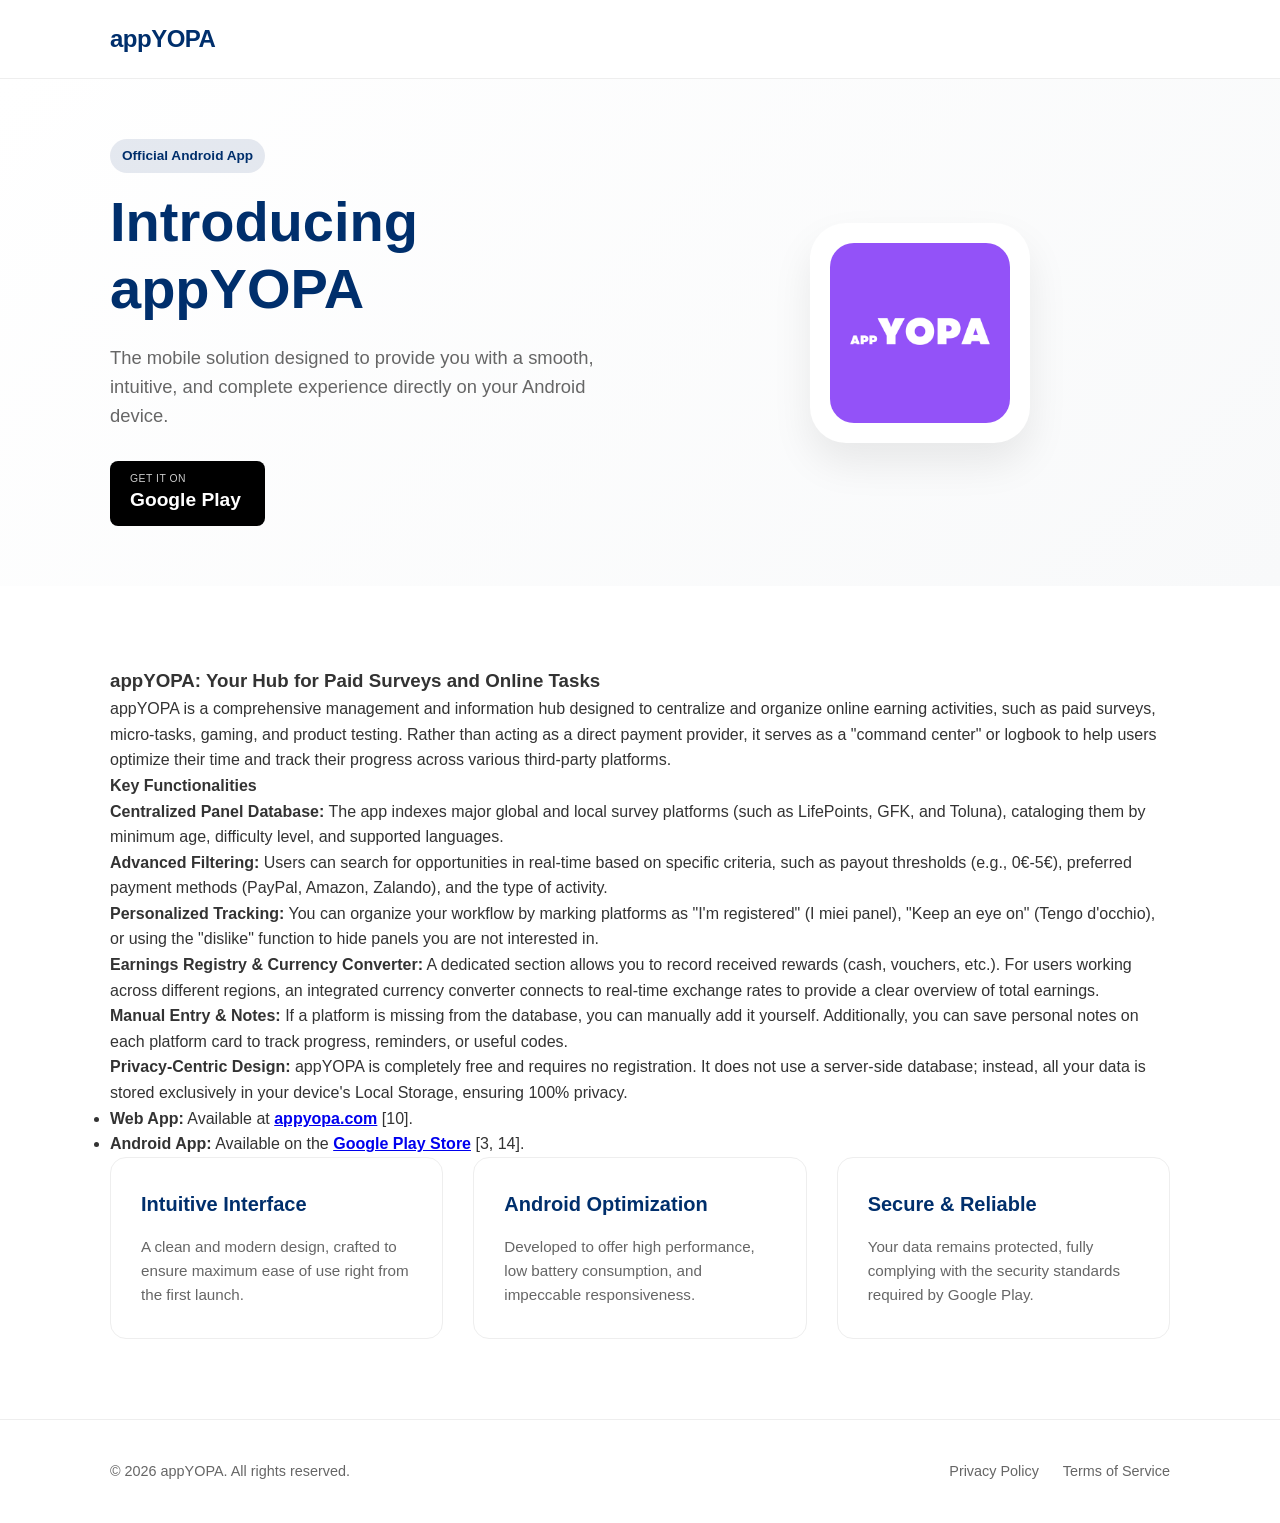
==== index.html @ db340d37 "Add article section for appYOPA description" ====
<!DOCTYPE html>
<html lang="en">
<head>
    <meta charset="UTF-8">
    <meta name="viewport" content="width=device-width, initial-scale=1.0">
    <title>appYOPA - Android Application on Google Play</title>
    <meta name="description" content="Discover appYOPA, the official Android application designed to manage your activities easily and quickly. Download it now on the Google Play Store.">
    
    <!-- Link to the CSS stylesheet we will create -->
    <link rel="stylesheet" href="style.css">
    
    <!-- Favicon (Optional, you can upload it in the same folder) -->
    <link rel="icon" type="image/png" href="icon.png">
</head>
<body>

    <!-- Minimal Header / Navigation -->
    <header class="main-header">
        <div class="container">
            <div class="logo">
                <strong>appYOPA</strong>
            </div>
        </div>
    </header>

    <!-- Main Section (Hero Section) -->
    <section class="hero-section">
        <div class="container hero-grid">
            
            <!-- Presentation Text -->
            <div class="hero-content">
                <span class="badge">Official Android App</span>
                <h1>Introducing appYOPA</h1>
                <p class="lead">The mobile solution designed to provide you with a smooth, intuitive, and complete experience directly on your Android device.</p>
                
                <!-- Store-style Download Button -->
                <div class="cta-actions">
                    <a href="https://play.google.com/store/apps/details?id=com.lastwebagency.appyopa" class="btn-google-play" target="_blank" rel="noopener">
                        <span class="btn-subtitle">GET IT ON</span>
                        <span class="btn-title">Google Play</span>
                    </a>
                </div>
            </div>
            
            <!-- App Mockup / Image -->
            <div class="hero-image">
                <div class="app-icon-wrapper">
                    <!-- Replace "icon.png" with the actual path of your app icon -->
                    <img src="icon.png" alt="Official appYOPA Icon" class="app-icon">
                </div>
            </div>

        </div>
    </section>

    <!-- Features Section -->
    <section class="features-section">
        <div class="container">
    <article>        
   <h1>appYOPA: Your Hub for Paid Surveys and Online Tasks</h1>
  <p>appYOPA is a comprehensive management and information hub designed to centralize and organize online earning activities, such as paid surveys, micro-tasks, gaming, and product testing. Rather than acting as a direct payment provider, it serves as a "command center" or logbook to help users optimize their time and track their progress across various third-party platforms.</p>

<p><strong>Key Functionalities</strong></p>

<p><strong>Centralized Panel Database:</strong> The app indexes major global and local survey platforms (such as LifePoints, GFK, and Toluna), cataloging them by minimum age, difficulty level, and supported languages.</p>

<p><strong>Advanced Filtering:</strong> Users can search for opportunities in real-time based on specific criteria, such as payout thresholds (e.g., 0€-5€), preferred payment methods (PayPal, Amazon, Zalando), and the type of activity.</p>

<p><strong>Personalized Tracking:</strong> You can organize your workflow by marking platforms as "I'm registered" (I miei panel), "Keep an eye on" (Tengo d'occhio), or using the "dislike" function to hide panels you are not interested in.</p>

<p><strong>Earnings Registry &amp; Currency Converter:</strong> A dedicated section allows you to record received rewards (cash, vouchers, etc.). For users working across different regions, an integrated currency converter connects to real-time exchange rates to provide a clear overview of total earnings.</p>

<p><strong>Manual Entry &amp; Notes:</strong> If a platform is missing from the database, you can manually add it yourself. Additionally, you can save personal notes on each platform card to track progress, reminders, or useful codes.</p>

<p><strong>Privacy-Centric Design:</strong> appYOPA is completely free and requires no registration. It does not use a server-side database; instead, all your data is stored exclusively in your device's Local Storage, ensuring 100% privacy.</p>

<ul>
        <li><strong>Web App:</strong> Available at <a href="https://appyopa.com" target="_blank" rel="noopener"><strong>appyopa.com</strong></a> [10].</li>
        <li><strong>Android App:</strong> Available on the <a href="https://play.google.com/store/apps/details?id=com.lastwebagency.appyopa" target="_blank" rel="noopener"><strong>Google Play Store</strong></a> [3, 14].</li>
</ul>
</article>
            
            <div class="features-grid">
                
                <!-- Feature 1 -->
                <div class="feature-card">
                    <h3>Intuitive Interface</h3>
                    <p>A clean and modern design, crafted to ensure maximum ease of use right from the first launch.</p>
                </div>
                
                <!-- Feature 2 -->
                <div class="feature-card">
                    <h3>Android Optimization</h3>
                    <p>Developed to offer high performance, low battery consumption, and impeccable responsiveness.</p>
                </div>
                
                <!-- Feature 3 -->
                <div class="feature-card">
                    <h3>Secure & Reliable</h3>
                    <p>Your data remains protected, fully complying with the security standards required by Google Play.</p>
                </div>

            </div>
        </div>
    </section>

    <!-- Footer -->
    <footer class="main-footer">
        <div class="container footer-content">
            <p>&copy; 2026 appYOPA. All rights reserved.</p>
            <div class="footer-links">
                <!-- Required legal links for Google Play distribution -->
                <a href="privacy.html">Privacy Policy</a>
                <a href="terms.html">Terms of Service</a>
            </div>
        </div>
    </footer>

</body>
</html>
---- style.css ----
/* ==========================================================================
   1. RESET & VARIABLES
   ========================================================================== */
:root {
    --primary-color: #002f6c; /* Deep, professional blue */
    --accent-color: #00e676;  /* Vivid Android green */
    --text-color: #333333;
    --text-light: #666666;
    --bg-light: #f8f9fa;
    --white: #ffffff;
    --font-stack: -apple-system, BlinkMacSystemFont, "Segoe UI", Roboto, Helvetica, Arial, sans-serif;
    --max-width: 1100px;
}

* {
    box-sizing: border-box;
    margin: 0;
    padding: 0;
}

body {
    font-family: var(--font-stack);
    color: var(--text-color);
    background-color: var(--white);
    line-height: 1.6;
    -webkit-font-smoothing: antialiased;
}

img {
    max-width: 100%;
    height: auto;
}

.container {
    width: 100%;
    max-width: var(--max-width);
    margin: 0 auto;
    padding: 0 20px;
}

/* ==========================================================================
   2. HEADER
   ========================================================================== */
.main-header {
    padding: 20px 0;
    border-bottom: 1px solid #eeeeee;
}

.logo {
    font-size: 1.5rem;
    color: var(--primary-color);
    letter-spacing: -0.5px;
}

/* ==========================================================================
   3. HERO SECTION
   ========================================================================== */
.hero-section {
    padding: 60px 0;
    background: linear-gradient(135deg, #ffffff 0%, var(--bg-light) 100%);
}

.hero-grid {
    display: flex;
    flex-direction: column-reverse;
    gap: 40px;
    align-items: center;
}

@media (min-width: 768px) {
    .hero-grid {
        display: grid;
        grid-template-columns: 1fr 1fr;
        gap: 60px;
    }
}

.badge {
    display: inline-block;
    background-color: rgba(0, 47, 108, 0.1);
    color: var(--primary-color);
    padding: 6px 12px;
    border-radius: 20px;
    font-size: 0.85rem;
    font-weight: 600;
    margin-bottom: 15px;
}

.hero-content h1 {
    font-size: 2.5rem;
    line-height: 1.2;
    color: var(--primary-color);
    margin-bottom: 20px;
}

@media (min-width: 768px) {
    .hero-content h1 {
        font-size: 3.5rem;
    }
}

.lead {
    font-size: 1.15rem;
    color: var(--text-light);
    margin-bottom: 30px;
}

/* Google Play Button Button */
.btn-google-play {
    display: inline-flex;
    flex-direction: column;
    background-color: #000000;
    color: var(--white);
    text-decoration: none;
    padding: 10px 24px 10px 20px;
    border-radius: 8px;
    transition: background-color 0.2s ease;
}

.btn-google-play:hover {
    background-color: #222222;
}

.btn-subtitle {
    font-size: 0.65rem;
    font-weight: 500;
    letter-spacing: 0.5px;
    opacity: 0.8;
}

.btn-title {
    font-size: 1.2rem;
    font-weight: 600;
    margin-top: -2px;
}

/* App Icon / Mockup Container */
.hero-image {
    display: flex;
    justify-content: center;
    align-items: center;
}

.app-icon-wrapper {
    background-color: var(--white);
    padding: 20px;
    border-radius: 36px;
    box-shadow: 0 20px 40px rgba(0, 0, 0, 0.08);
    display: inline-flex;
}

.app-icon {
    width: 140px;
    height: 140px;
    border-radius: 24px;
}

@media (min-width: 768px) {
    .app-icon {
        width: 180px;
        height: 180px;
    }
}

/* ==========================================================================
   4. FEATURES SECTION
   ========================================================================== */
.features-section {
    padding: 80px 0;
   
}

.features-section h2 {
    font-size: 2rem;
    color: var(--primary-color);
    margin-bottom: 10px;
}

.section-subtitle {
    color: var(--text-light);
    margin-bottom: 50px;
    font-size: 1.05rem;
}

.features-grid {
    display: grid;
    grid-template-columns: 1fr;
    gap: 30px;
    text-align: left;
}

@media (min-width: 768px) {
    .features-grid {
        grid-template-columns: repeat(3, 1fr);
    }
}

.feature-card {
    background-color: var(--white);
    padding: 30px;
    border-radius: 16px;
    border: 1px solid #eeeeee;
    transition: transform 0.3s ease, box-shadow 0.3s ease;
}

.feature-card:hover {
    transform: translateY(-5px);
    box-shadow: 0 10px 30px rgba(0, 0, 0, 0.05);
}

.feature-card h3 {
    font-size: 1.25rem;
    color: var(--primary-color);
    margin-bottom: 15px;
}

.feature-card p {
    color: var(--text-light);
    font-size: 0.95rem;
}

/* ==========================================================================
   5. FOOTER
   ========================================================================== */
.main-footer {
    padding: 40px 0;
    border-top: 1px solid #eeeeee;
    font-size: 0.9rem;
    color: var(--text-light);
}

.footer-content {
    display: flex;
    flex-direction: column;
    gap: 20px;
    align-items: center;
}

@media (min-width: 768px) {
    .footer-content {
        flex-direction: row;
        justify-content: space-between;
    }
}

.footer-links a {
    color: var(--text-light);
    text-decoration: none;
    margin-left: 20px;
    transition: color 0.2s ease;
}

.footer-links a:hover {
    color: var(--primary-color);
}

@media (max-width: 767px) {
    .footer-links a {
        margin: 0 10px;
    }
}

article {
   margin-bottom: 100 px
}
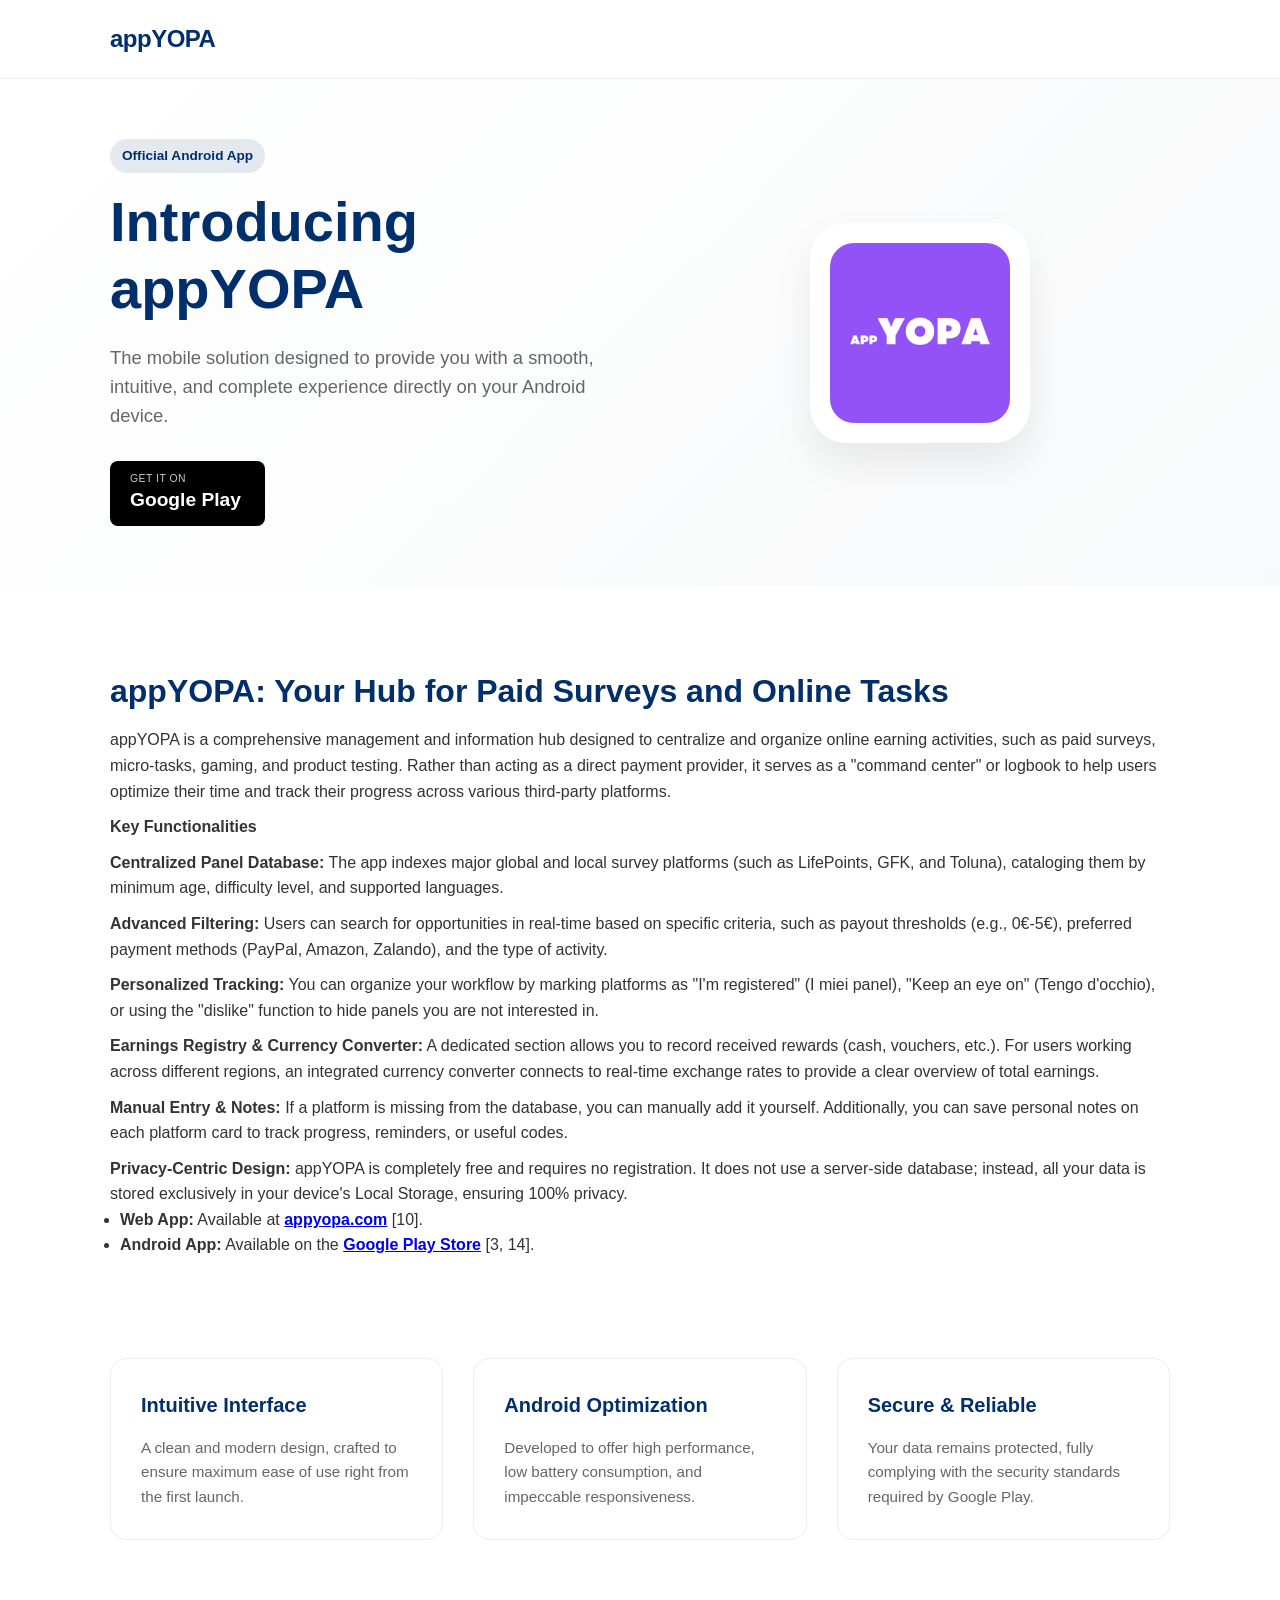
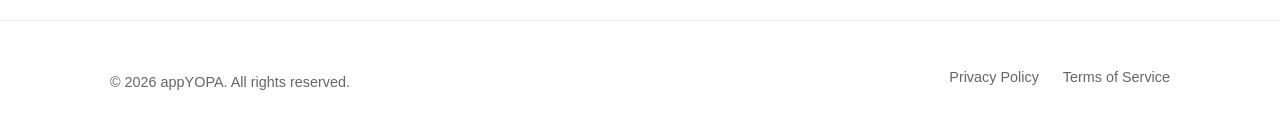
==== commit 71879d06: "Change heading from h1 to h2 in index.html" ====
--- a/index.html
+++ b/index.html
@@ -57,7 +57,7 @@
     <section class="features-section">
         <div class="container">
     <article>        
-   <h1>appYOPA: Your Hub for Paid Surveys and Online Tasks</h1>
+   <h2>appYOPA: Your Hub for Paid Surveys and Online Tasks</h2>
   <p>appYOPA is a comprehensive management and information hub designed to centralize and organize online earning activities, such as paid surveys, micro-tasks, gaming, and product testing. Rather than acting as a direct payment provider, it serves as a "command center" or logbook to help users optimize their time and track their progress across various third-party platforms.</p>
 
 <p><strong>Key Functionalities</strong></p>
--- a/style.css
+++ b/style.css
@@ -176,6 +176,13 @@
     margin-bottom: 10px;
 }
 
+h2 {
+    font-size: 2rem;
+    color: var(--primary-color);
+    margin-bottom: 10px;
+}
+
+
 .section-subtitle {
     color: var(--text-light);
     margin-bottom: 50px;
@@ -261,5 +268,17 @@
 }
 
 article {
-   margin-bottom: 100 px
-}
+   margin-bottom: 100px;
+   
+}
+
+ul {
+   
+   margin-left: 10px;
+   margin-bottom:50px;
+}
+
+p {
+   margin-top: 10px;
+   
+}
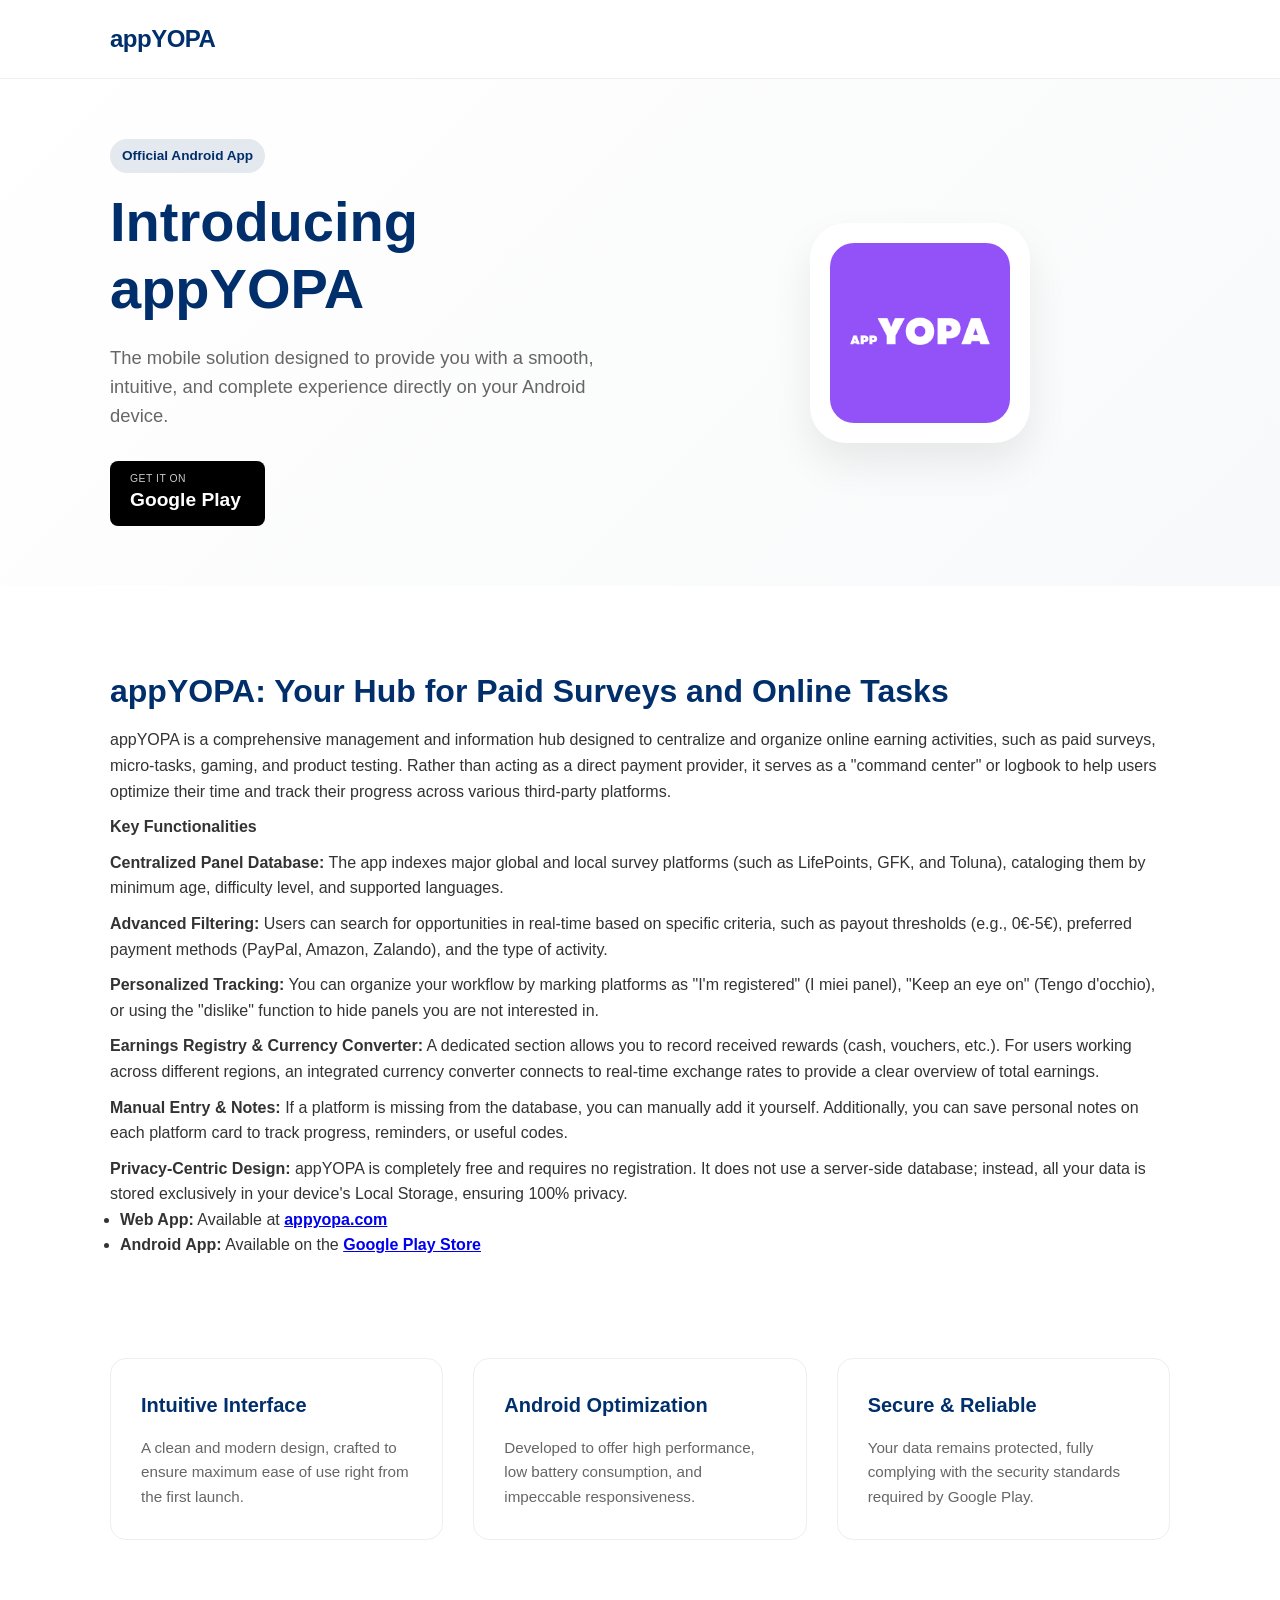
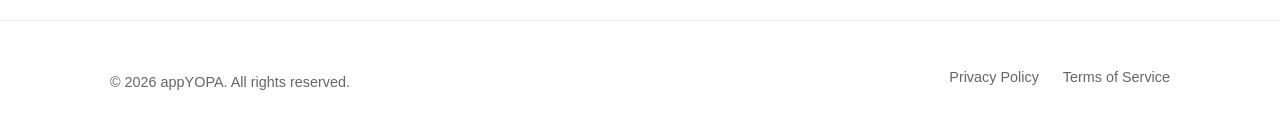
==== commit 7ff6ba3a: "Update index.html" ====
--- a/index.html
+++ b/index.html
@@ -75,8 +75,8 @@
 <p><strong>Privacy-Centric Design:</strong> appYOPA is completely free and requires no registration. It does not use a server-side database; instead, all your data is stored exclusively in your device's Local Storage, ensuring 100% privacy.</p>
 
 <ul>
-        <li><strong>Web App:</strong> Available at <a href="https://appyopa.com" target="_blank" rel="noopener"><strong>appyopa.com</strong></a> [10].</li>
-        <li><strong>Android App:</strong> Available on the <a href="https://play.google.com/store/apps/details?id=com.lastwebagency.appyopa" target="_blank" rel="noopener"><strong>Google Play Store</strong></a> [3, 14].</li>
+        <li><strong>Web App:</strong> Available at <a href="https://appyopa.com" target="_blank" rel="noopener"><strong>appyopa.com</strong></a></li>
+        <li><strong>Android App:</strong> Available on the <a href="https://play.google.com/store/apps/details?id=com.lastwebagency.appyopa" target="_blank" rel="noopener"><strong>Google Play Store</strong></a></li>
 </ul>
 </article>
             
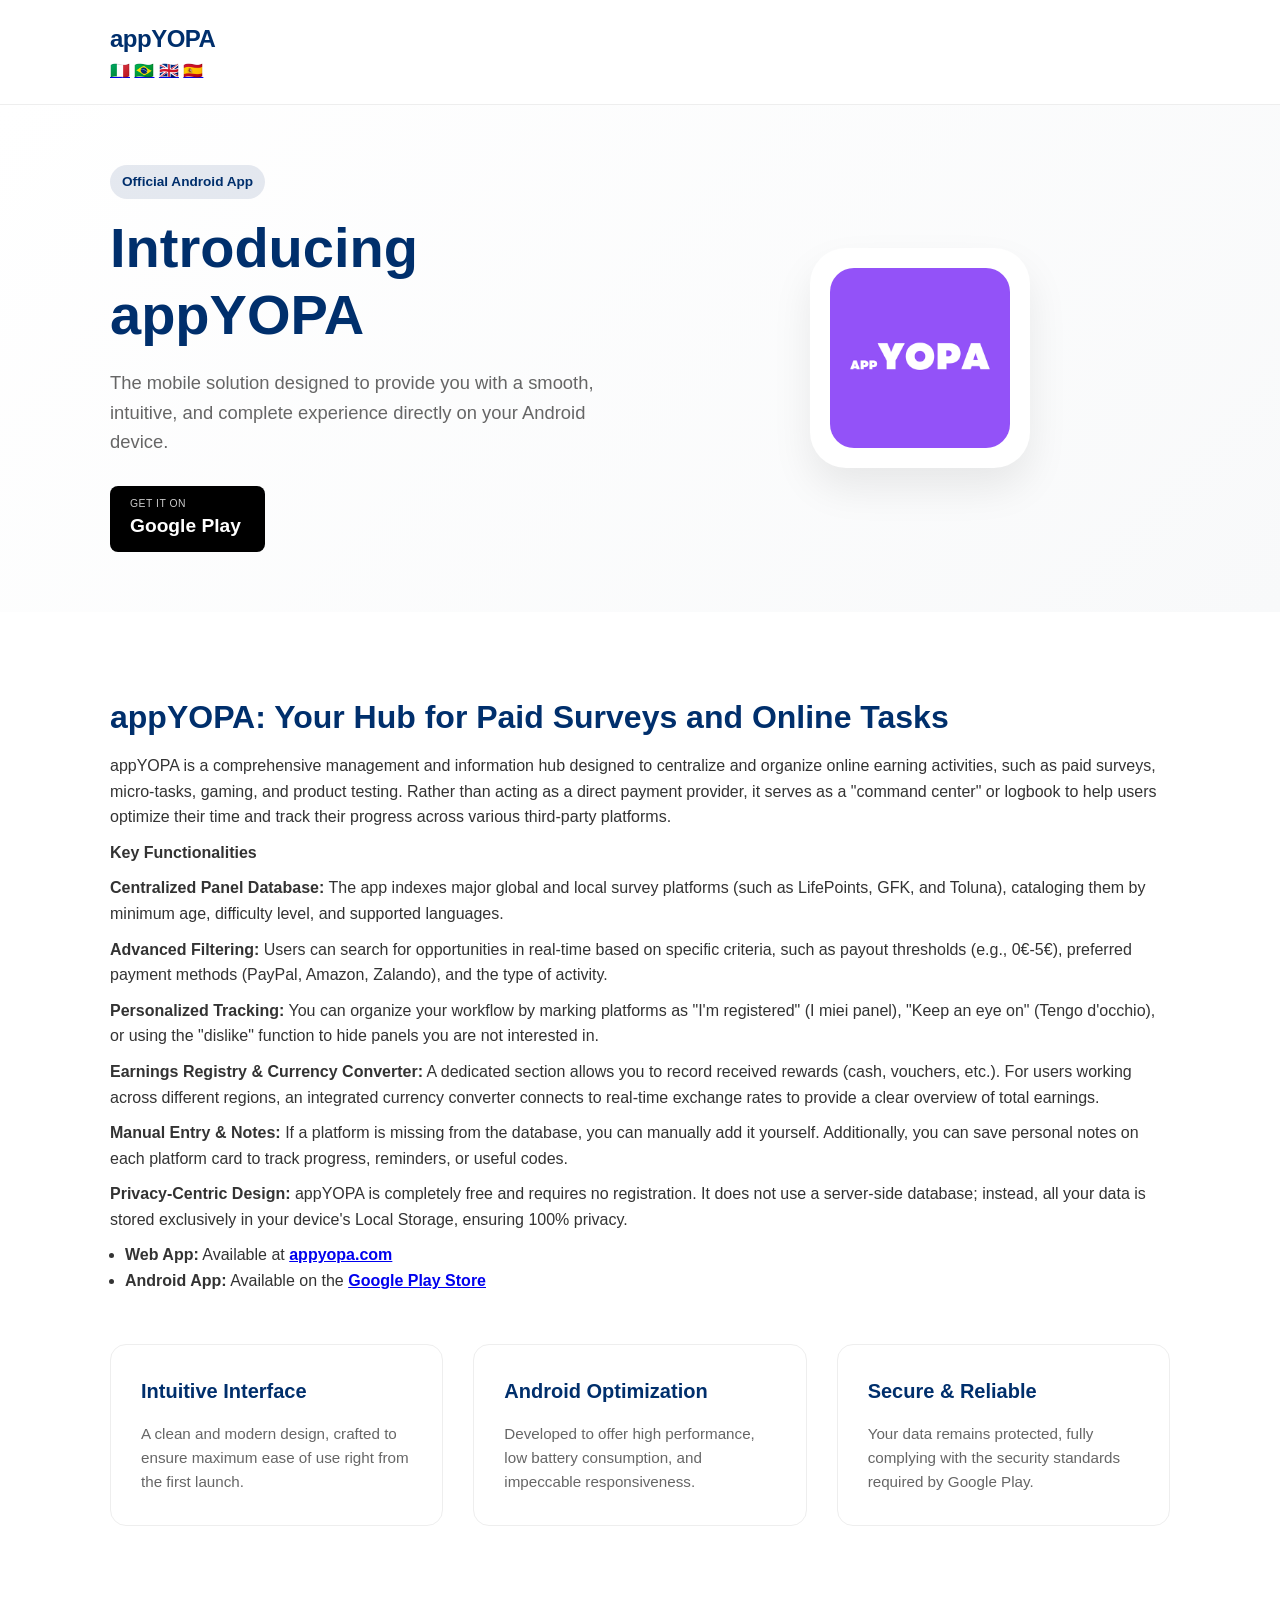
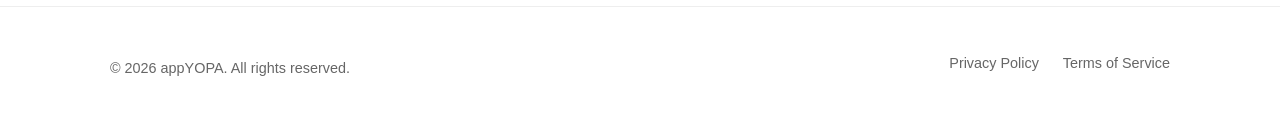
==== commit 5f4826d4: "Update title and description in index.html" ====
--- a/index.html
+++ b/index.html
@@ -3,37 +3,35 @@
 <head>
     <meta charset="UTF-8">
     <meta name="viewport" content="width=device-width, initial-scale=1.0">
-    <title>appYOPA - Android Application on Google Play</title>
-    <meta name="description" content="Discover appYOPA, the official Android application designed to manage your activities easily and quickly. Download it now on the Google Play Store.">
+    <title>appYOPA - Earn Money Online with Paid Surveys and Work from Home Tasks</title>
+    <meta name="description" content="Discover appYOPA, the ultimate Android app to track your online earnings. Manage paid surveys, micro-tasks, and small side hustles from home with 100% privacy.">
     
-    <!-- Link to the CSS stylesheet we will create -->
     <link rel="stylesheet" href="style.css">
-    
-    <!-- Favicon (Optional, you can upload it in the same folder) -->
     <link rel="icon" type="image/png" href="icon.png">
 </head>
 <body>
 
-    <!-- Minimal Header / Navigation -->
     <header class="main-header">
-        <div class="container">
+        <div class="container header-flex">
             <div class="logo">
                 <strong>appYOPA</strong>
             </div>
+            <nav class="language-switcher">
+                <a href="index.html" class="lang-link" title="Italiano">🇮🇹</a>
+                <a href="index-br.html" class="lang-link" title="Português (Brasil)">🇧🇷</a>
+                <a href="index-en.html" class="lang-link active" title="English">🇬🇧</a>
+                <a href="index-es.html" class="lang-link" title="Español">🇪🇸</a>
+            </nav>
         </div>
     </header>
 
-    <!-- Main Section (Hero Section) -->
     <section class="hero-section">
         <div class="container hero-grid">
-            
-            <!-- Presentation Text -->
             <div class="hero-content">
                 <span class="badge">Official Android App</span>
                 <h1>Introducing appYOPA</h1>
                 <p class="lead">The mobile solution designed to provide you with a smooth, intuitive, and complete experience directly on your Android device.</p>
                 
-                <!-- Store-style Download Button -->
                 <div class="cta-actions">
                     <a href="https://play.google.com/store/apps/details?id=com.lastwebagency.appyopa" class="btn-google-play" target="_blank" rel="noopener">
                         <span class="btn-subtitle">GET IT ON</span>
@@ -42,74 +40,61 @@
                 </div>
             </div>
             
-            <!-- App Mockup / Image -->
             <div class="hero-image">
                 <div class="app-icon-wrapper">
-                    <!-- Replace "icon.png" with the actual path of your app icon -->
                     <img src="icon.png" alt="Official appYOPA Icon" class="app-icon">
                 </div>
             </div>
-
         </div>
     </section>
 
-    <!-- Features Section -->
     <section class="features-section">
         <div class="container">
-    <article>        
-   <h2>appYOPA: Your Hub for Paid Surveys and Online Tasks</h2>
-  <p>appYOPA is a comprehensive management and information hub designed to centralize and organize online earning activities, such as paid surveys, micro-tasks, gaming, and product testing. Rather than acting as a direct payment provider, it serves as a "command center" or logbook to help users optimize their time and track their progress across various third-party platforms.</p>
+            <article>        
+                <h2>appYOPA: Your Hub for Paid Surveys and Online Tasks</h2>
+                <p>appYOPA is a comprehensive management and information hub designed to centralize and organize online earning activities, such as paid surveys, micro-tasks, gaming, and product testing. Rather than acting as a direct payment provider, it serves as a "command center" or logbook to help users optimize their time and track their progress across various third-party platforms.</p>
 
-<p><strong>Key Functionalities</strong></p>
+                <p><strong>Key Functionalities</strong></p>
 
-<p><strong>Centralized Panel Database:</strong> The app indexes major global and local survey platforms (such as LifePoints, GFK, and Toluna), cataloging them by minimum age, difficulty level, and supported languages.</p>
+                <p><strong>Centralized Panel Database:</strong> The app indexes major global and local survey platforms (such as LifePoints, GFK, and Toluna), cataloging them by minimum age, difficulty level, and supported languages.</p>
 
-<p><strong>Advanced Filtering:</strong> Users can search for opportunities in real-time based on specific criteria, such as payout thresholds (e.g., 0€-5€), preferred payment methods (PayPal, Amazon, Zalando), and the type of activity.</p>
+                <p><strong>Advanced Filtering:</strong> Users can search for opportunities in real-time based on specific criteria, such as payout thresholds (e.g., 0€-5€), preferred payment methods (PayPal, Amazon, Zalando), and the type of activity.</p>
 
-<p><strong>Personalized Tracking:</strong> You can organize your workflow by marking platforms as "I'm registered" (I miei panel), "Keep an eye on" (Tengo d'occhio), or using the "dislike" function to hide panels you are not interested in.</p>
+                <p><strong>Personalized Tracking:</strong> You can organize your workflow by marking platforms as "I'm registered" (I miei panel), "Keep an eye on" (Tengo d'occhio), or using the "dislike" function to hide panels you are not interested in.</p>
 
-<p><strong>Earnings Registry &amp; Currency Converter:</strong> A dedicated section allows you to record received rewards (cash, vouchers, etc.). For users working across different regions, an integrated currency converter connects to real-time exchange rates to provide a clear overview of total earnings.</p>
+                <p><strong>Earnings Registry &amp; Currency Converter:</strong> A dedicated section allows you to record received rewards (cash, vouchers, etc.). For users working across different regions, an integrated currency converter connects to real-time exchange rates to provide a clear overview of total earnings.</p>
 
-<p><strong>Manual Entry &amp; Notes:</strong> If a platform is missing from the database, you can manually add it yourself. Additionally, you can save personal notes on each platform card to track progress, reminders, or useful codes.</p>
+                <p><strong>Manual Entry &amp; Notes:</strong> If a platform is missing from the database, you can manually add it yourself. Additionally, you can save personal notes on each platform card to track progress, reminders, or useful codes.</p>
 
-<p><strong>Privacy-Centric Design:</strong> appYOPA is completely free and requires no registration. It does not use a server-side database; instead, all your data is stored exclusively in your device's Local Storage, ensuring 100% privacy.</p>
+                <p><strong>Privacy-Centric Design:</strong> appYOPA is completely free and requires no registration. It does not use a server-side database; instead, all your data is stored exclusively in your device's Local Storage, ensuring 100% privacy.</p>
 
-<ul>
-        <li><strong>Web App:</strong> Available at <a href="https://appyopa.com" target="_blank" rel="noopener"><strong>appyopa.com</strong></a></li>
-        <li><strong>Android App:</strong> Available on the <a href="https://play.google.com/store/apps/details?id=com.lastwebagency.appyopa" target="_blank" rel="noopener"><strong>Google Play Store</strong></a></li>
-</ul>
-</article>
+                <ul>
+                    <li><strong>Web App:</strong> Available at <a href="https://appyopa.com" target="_blank" rel="noopener"><strong>appyopa.com</strong></a></li>
+                    <li><strong>Android App:</strong> Available on the <a href="https://play.google.com/store/apps/details?id=com.lastwebagency.appyopa" target="_blank" rel="noopener"><strong>Google Play Store</strong></a></li>
+                </ul>
+            </article>
             
             <div class="features-grid">
-                
-                <!-- Feature 1 -->
                 <div class="feature-card">
                     <h3>Intuitive Interface</h3>
                     <p>A clean and modern design, crafted to ensure maximum ease of use right from the first launch.</p>
                 </div>
-                
-                <!-- Feature 2 -->
                 <div class="feature-card">
                     <h3>Android Optimization</h3>
                     <p>Developed to offer high performance, low battery consumption, and impeccable responsiveness.</p>
                 </div>
-                
-                <!-- Feature 3 -->
                 <div class="feature-card">
-                    <h3>Secure & Reliable</h3>
+                    <h3>Secure &amp; Reliable</h3>
                     <p>Your data remains protected, fully complying with the security standards required by Google Play.</p>
                 </div>
-
             </div>
         </div>
     </section>
 
-    <!-- Footer -->
     <footer class="main-footer">
         <div class="container footer-content">
             <p>&copy; 2026 appYOPA. All rights reserved.</p>
             <div class="footer-links">
-                <!-- Required legal links for Google Play distribution -->
                 <a href="privacy.html">Privacy Policy</a>
                 <a href="terms.html">Terms of Service</a>
             </div>
--- a/style.css
+++ b/style.css
@@ -268,13 +268,13 @@
 }
 
 article {
-   margin-bottom: 100px;
+   margin-bottom: 50px;
    
 }
 
 ul {
-   
-   margin-left: 10px;
+   margin-top:10px;
+   margin-left: 15px;
    margin-bottom:50px;
 }
 
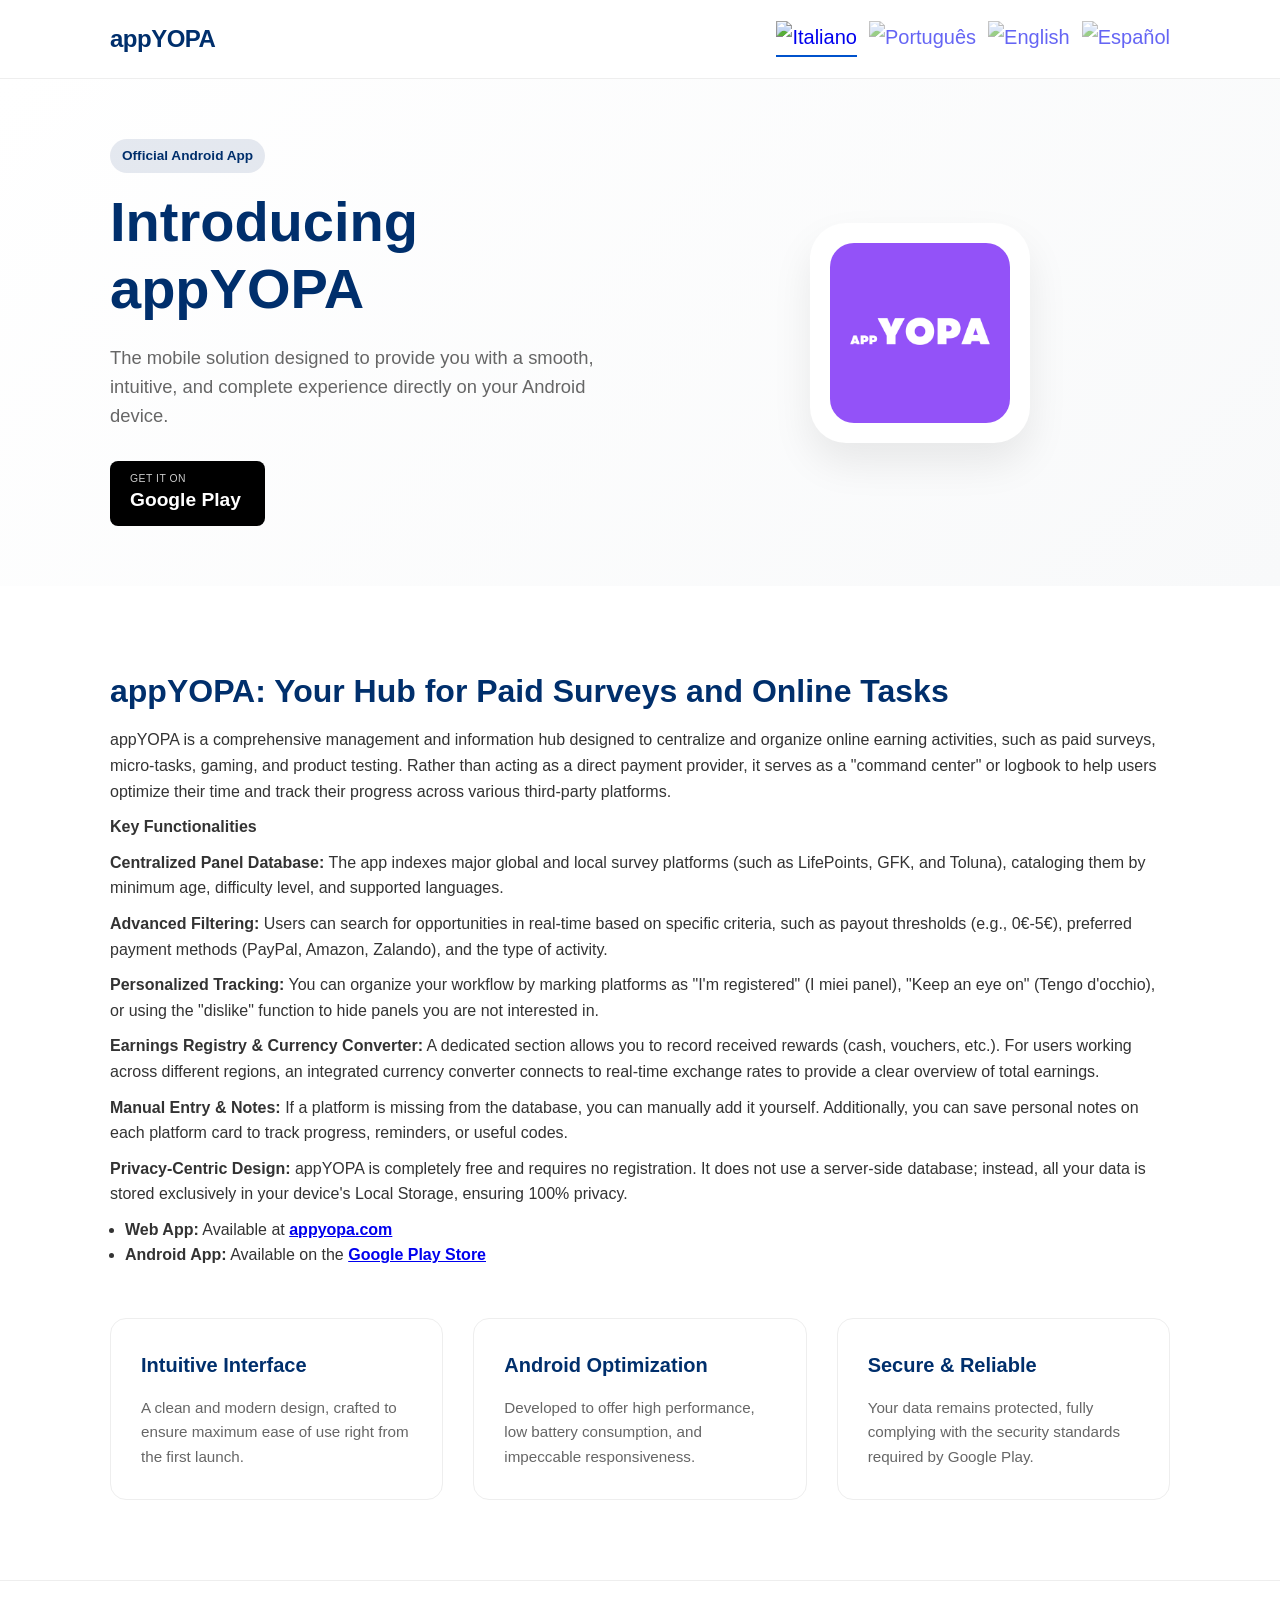
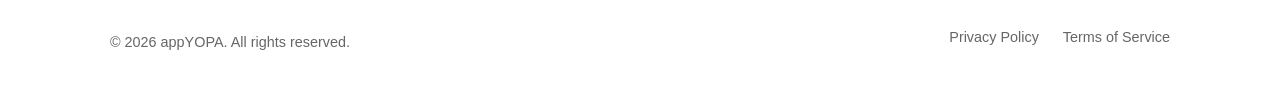
==== commit 12f2ce08: "Update language switcher with flag icons" ====
--- a/index.html
+++ b/index.html
@@ -16,12 +16,20 @@
             <div class="logo">
                 <strong>appYOPA</strong>
             </div>
-            <nav class="language-switcher">
-                <a href="index.html" class="lang-link" title="Italiano">🇮🇹</a>
-                <a href="index-br.html" class="lang-link" title="Português (Brasil)">🇧🇷</a>
-                <a href="index-en.html" class="lang-link active" title="English">🇬🇧</a>
-                <a href="index-es.html" class="lang-link" title="Español">🇪🇸</a>
-            </nav>
+          <nav class="language-switcher">
+    <a href="index.html" class="lang-link active" title="Italiano">
+        <img src="img/it.svg" alt="Italiano" class="flag-icon">
+    </a>
+    <a href="index-br.html" class="lang-link" title="Português (Brasil)">
+        <img src="img/br.svg" alt="Português" class="flag-icon">
+    </a>
+    <a href="index-en.html" class="lang-link" title="English">
+        <img src="img/en.svg" alt="English" class="flag-icon">
+    </a>
+    <a href="index-es.html" class="lang-link" title="Español">
+        <img src="img/es.svg" alt="Español" class="flag-icon">
+    </a>
+</nav>
         </div>
     </header>
 
--- a/style.css
+++ b/style.css
@@ -282,3 +282,35 @@
    margin-top: 10px;
    
 }
+/* Allineamento flessibile per l'header */
+.header-flex {
+    display: flex;
+    justify-content: space-between;
+    align-items: center;
+    width: 100%;
+}
+
+/* Stile del selettore delle lingue */
+.language-switcher {
+    display: flex;
+    gap: 12px;
+}
+
+.lang-link {
+    text-decoration: none;
+    font-size: 20px;
+    opacity: 0.6;
+    transition: opacity 0.2s ease, transform 0.2s ease;
+    display: inline-block;
+}
+
+.lang-link:hover {
+    opacity: 1;
+    transform: scale(1.15);
+}
+
+.lang-link.active {
+    opacity: 1;
+    border-bottom: 2px solid #0052cc; /* Sostituisci con il colore primario del tuo brand se necessario */
+    padding-bottom: 2px;
+}
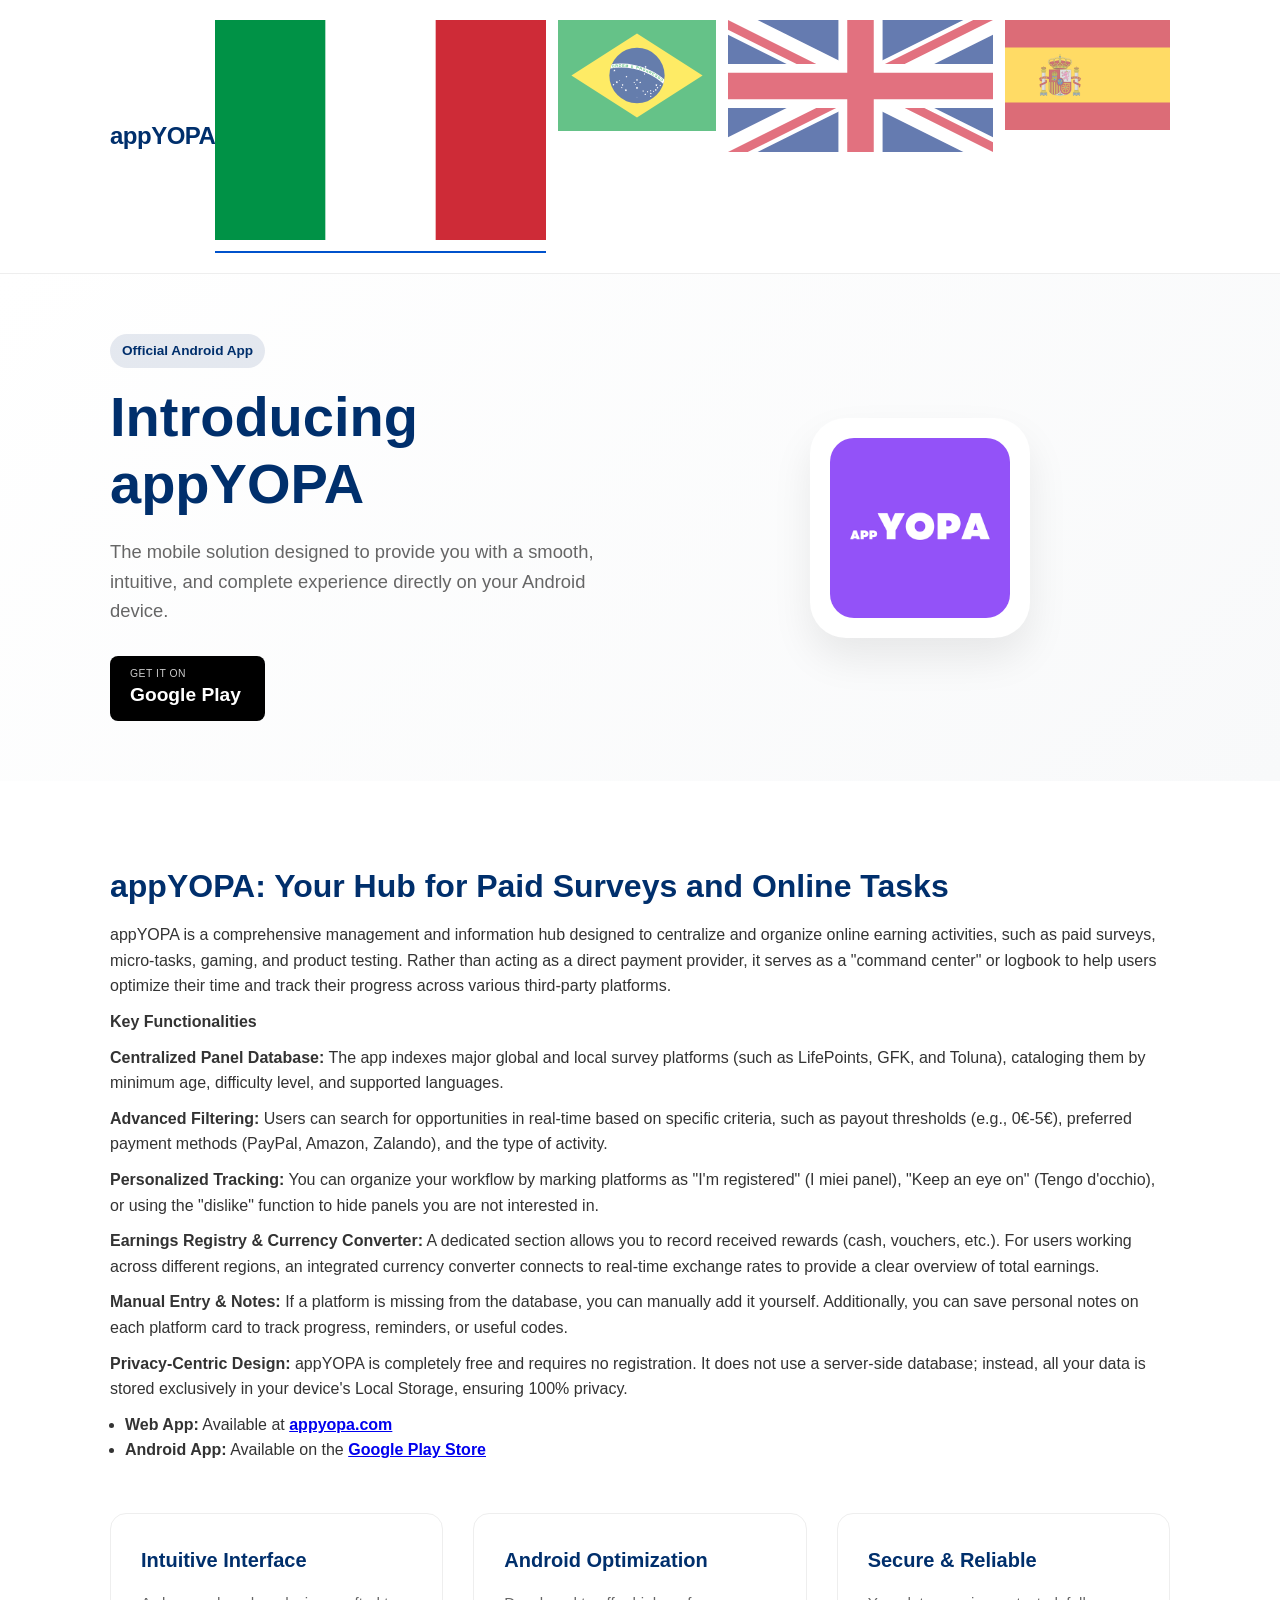
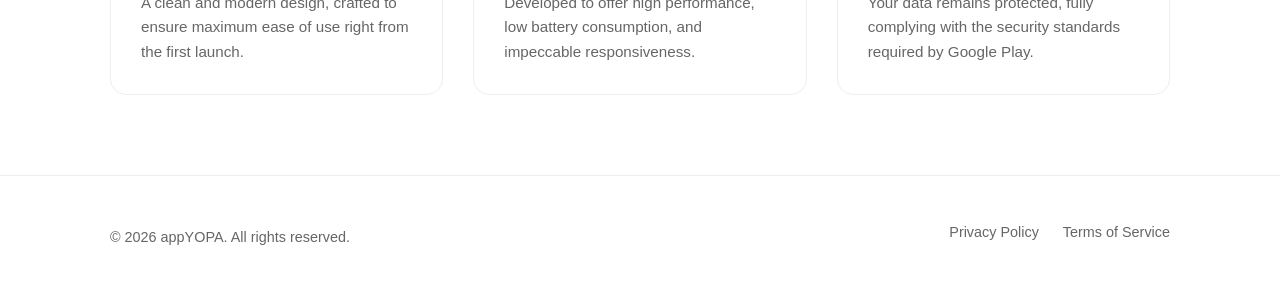
==== commit 174b31aa: "Update index.html" ====
--- a/index.html
+++ b/index.html
@@ -18,16 +18,16 @@
             </div>
           <nav class="language-switcher">
     <a href="index.html" class="lang-link active" title="Italiano">
-        <img src="img/it.svg" alt="Italiano" class="flag-icon">
+        <img src="it.svg" alt="Italiano" class="flag-icon">
     </a>
     <a href="index-br.html" class="lang-link" title="Português (Brasil)">
-        <img src="img/br.svg" alt="Português" class="flag-icon">
+        <img src="br.svg" alt="Português" class="flag-icon">
     </a>
     <a href="index-en.html" class="lang-link" title="English">
-        <img src="img/en.svg" alt="English" class="flag-icon">
+        <img src="en.svg" alt="English" class="flag-icon">
     </a>
     <a href="index-es.html" class="lang-link" title="Español">
-        <img src="img/es.svg" alt="Español" class="flag-icon">
+        <img src="es.svg" alt="Español" class="flag-icon">
     </a>
 </nav>
         </div>
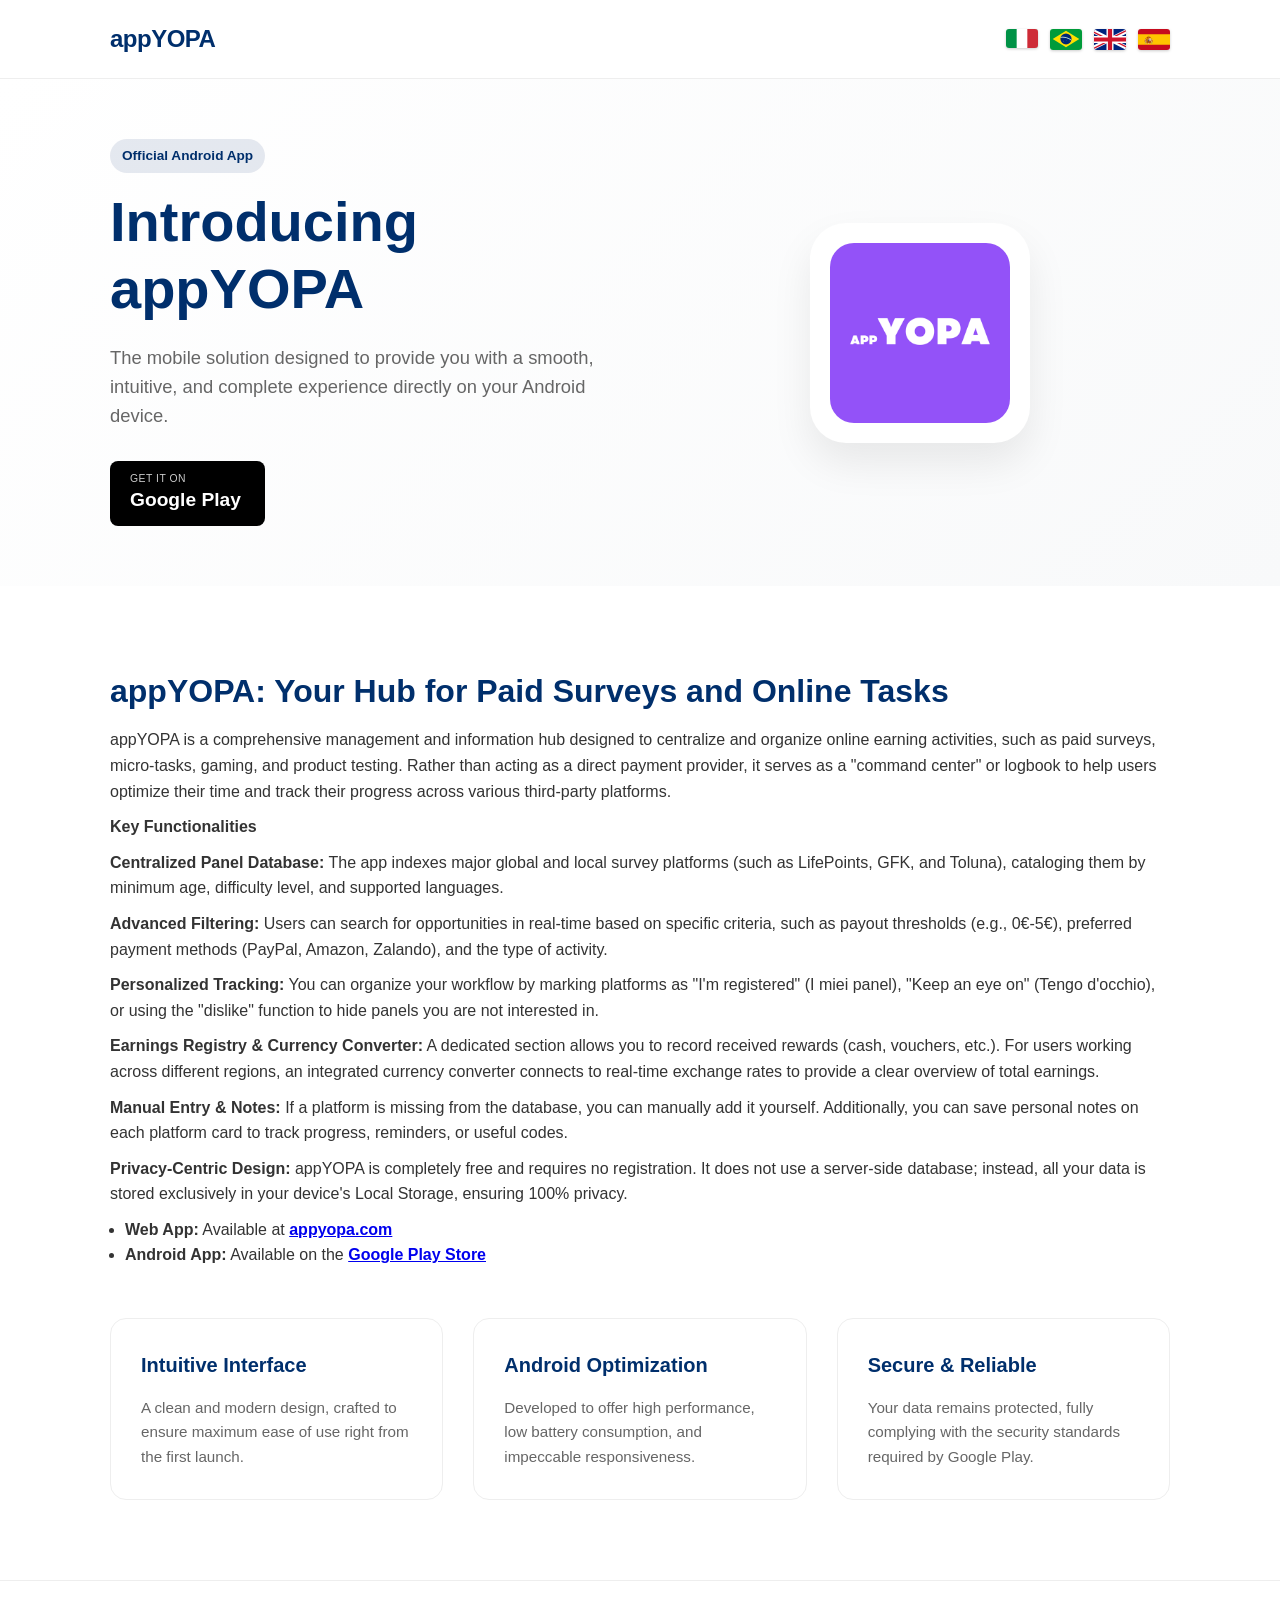
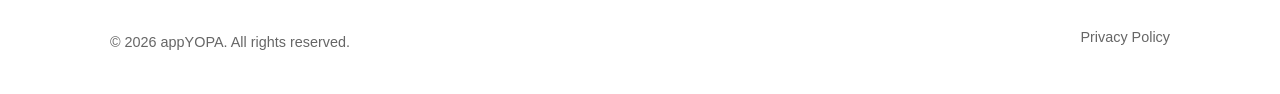
==== commit 18a8f2d7: "Change web app link and update footer links Updated links to point to the English version of the web" ====
--- a/index.html
+++ b/index.html
@@ -77,7 +77,7 @@
                 <p><strong>Privacy-Centric Design:</strong> appYOPA is completely free and requires no registration. It does not use a server-side database; instead, all your data is stored exclusively in your device's Local Storage, ensuring 100% privacy.</p>
 
                 <ul>
-                    <li><strong>Web App:</strong> Available at <a href="https://appyopa.com" target="_blank" rel="noopener"><strong>appyopa.com</strong></a></li>
+                    <li><strong>Web App:</strong> Available at <a href="https://appyopa.com/en/index.html" target="_blank" rel="noopener"><strong>appyopa.com</strong></a></li>
                     <li><strong>Android App:</strong> Available on the <a href="https://play.google.com/store/apps/details?id=com.lastwebagency.appyopa" target="_blank" rel="noopener"><strong>Google Play Store</strong></a></li>
                 </ul>
             </article>
@@ -103,8 +103,8 @@
         <div class="container footer-content">
             <p>&copy; 2026 appYOPA. All rights reserved.</p>
             <div class="footer-links">
-                <a href="privacy.html">Privacy Policy</a>
-                <a href="terms.html">Terms of Service</a>
+                <a href="https://appyopa.com/en/disclaimer.html">Privacy Policy</a>
+                
             </div>
         </div>
     </footer>
--- a/style.css
+++ b/style.css
@@ -299,7 +299,7 @@
 .lang-link {
     text-decoration: none;
     font-size: 20px;
-    opacity: 0.6;
+   
     transition: opacity 0.2s ease, transform 0.2s ease;
     display: inline-block;
 }
@@ -311,6 +311,59 @@
 
 .lang-link.active {
     opacity: 1;
-    border-bottom: 2px solid #0052cc; /* Sostituisci con il colore primario del tuo brand se necessario */
+    
     padding-bottom: 2px;
 }
+
+/* ==========================================
+   Selettore Lingua e Gestione Bandiere SVG
+   ========================================== */
+
+/* Forza l'header originale a distribuire logo a sinistra e bandiere a destra */
+.main-header .container {
+    display: flex !important;
+    justify-content: space-between !important;
+    align-items: center !important;
+    flex-wrap: wrap;
+}
+
+/* Contenitore delle bandiere */
+.language-switcher {
+    display: flex !important;
+    gap: 12px !important; /* Spazio uniforme tra i link delle lingue */
+    align-items: center !important;
+}
+
+/* Link che avvolge l'immagine */
+.language-switcher .lang-link {
+    display: inline-block !important;
+    width: 32px !important;   /* Larghezza esatta e uguale per tutte */
+    height: 21px !important;  /* Altezza proporzionata (rapporto ~3:2) */
+    
+    transition: opacity 0.2s ease, transform 0.2s ease;
+    text-decoration: none;
+}
+
+/* Effetto al passaggio del mouse */
+.language-switcher .lang-link:hover {
+    opacity: 1;
+    transform: scale(1.1);    /* Leggero zoom per feedback visivo */
+}
+
+/* Evidenziazione della lingua corrente */
+.language-switcher .lang-link.active {
+    opacity: 1;
+    
+    outline-offset: 2px;
+    border-radius: 3px;
+}
+
+/* Regole restrittive per le immagini SVG in locale */
+.language-switcher .flag-icon {
+    width: 100% !important;
+    height: 100% !important;
+    display: block !important;
+    object-fit: cover !important; /* Forza il riempimento perfetto senza deformare l'immagine */
+    border-radius: 3px !important; /* Angoli leggermente arrotondati, molto eleganti */
+    box-shadow: 0 1px 3px rgba(0, 0, 0, 0.2) !important; /* Piccola ombra per staccarle dallo sfondo ora */
+}
